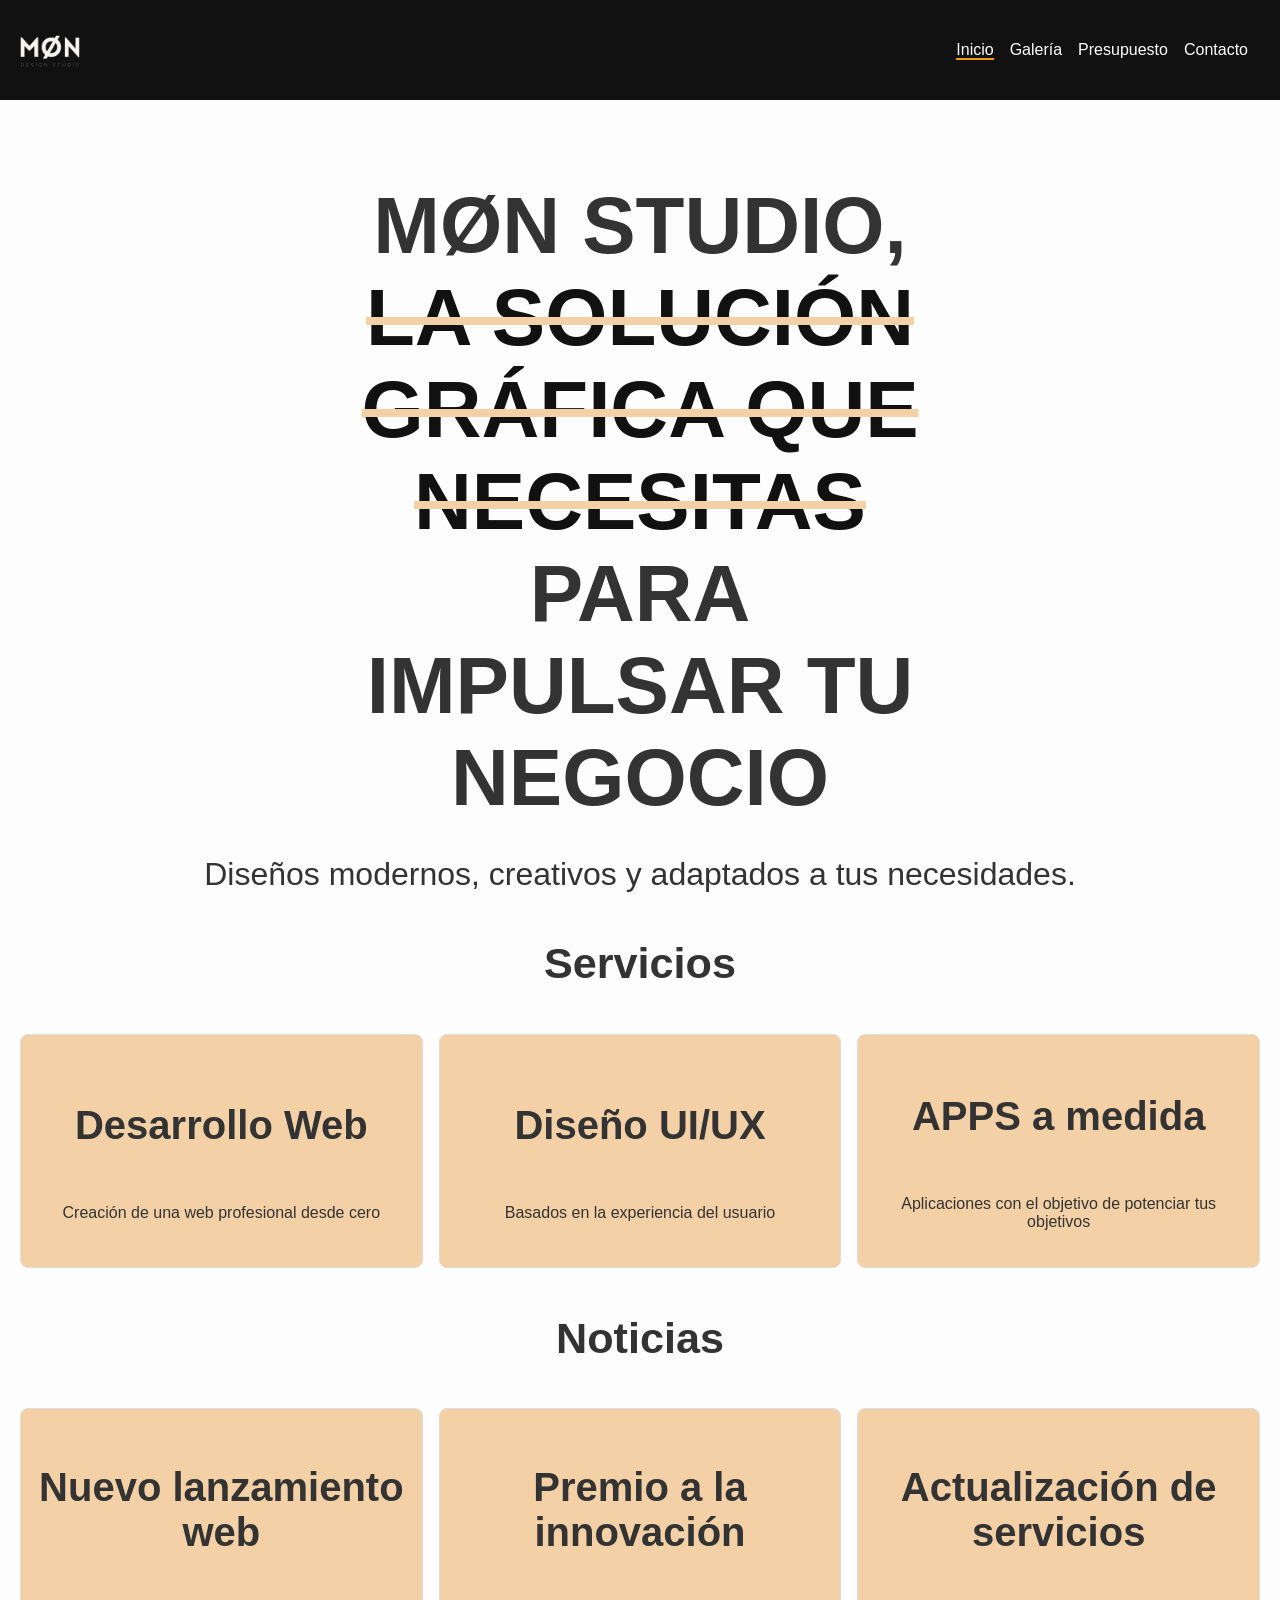
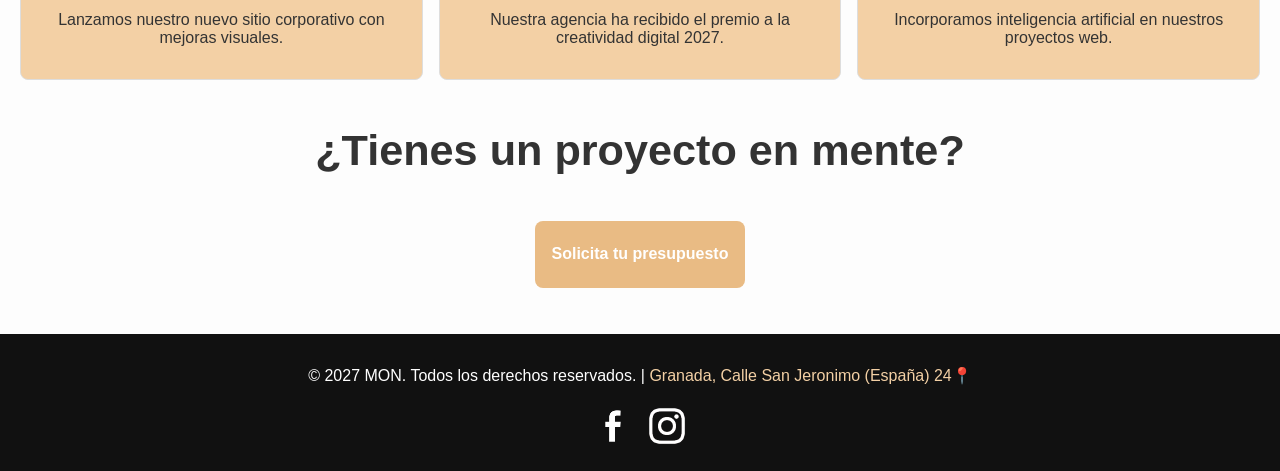
==== index.html @ c776679d "Grid noticias" ====
<!doctype html>
<html lang="es">
  <head>
    <meta charset="UTF-8" />
    <meta name="viewport" content="width=device-width, initial-scale=1.0" />
    <title>MON Studio</title>
    <link rel="stylesheet" href="css/styles.css" />
    <script defer src="js/main.js"></script>
  </head>
  <body>
    <header>
      <nav>
        <img src="images/logo.png" alt="Logo" class="logo" />
        <ul>
          <li class="activo"><a href="index.html">Inicio</a></li>
          <li><a href="views/galeria.html">Galería</a></li>
          <li><a href="views/presupuesto.html">Presupuesto</a></li>
          <li><a href="views/contacto.html">Contacto</a></li>
        </ul>
      </nav>
    </header>

    <main>
      <section class="hero">
        <h1>
          MØN STUDIO,
          <a href="views/presupuesto.html">LA SOLUCIÓN GRÁFICA QUE NECESITAS</a> PARA
          IMPULSAR TU NEGOCIO
        </h1>
        <p>Diseños modernos, creativos y adaptados a tus necesidades.</p>
      </section>

      <section id="servicios">
        <h2>Servicios</h2>
        <div class="grid">
          <div>
            <h3>Desarrollo Web</h3>
            <p>Creación de una web profesional desde cero</p>
          </div>
          <div>
            <h3>Diseño UI/UX</h3>
            <p>Basados en la experiencia del usuario</p>
          </div>
          <div>
            <h3>APPS a medida</h3>
            <p>Aplicaciones con el objetivo de potenciar tus objetivos</p>
          </div>
        </div>
      </section>

      <section id="noticias">
        <h2>Noticias</h2>
        <div id="contenedor-noticias" class="grid"></div>
      </section>

      <section id="cta">
        <h2>¿Tienes un proyecto en mente?</h2>
        <a href="views/presupuesto.html" class="boton">Solicita tu presupuesto</a>
      </section>
    </main>

    <footer>
      <p>
        © 2027 MON. Todos los derechos reservados. |
        <a href="https://share.google/l9ZkjFNyohd7TN6zo" id="enlace"
          >Granada, Calle San Jeronimo (España) 24📍</a
        >
      </p>
      <div class="redes">
        <img src="images/rrss/facebook.png" alt="Facebook" />
        <img src="images/rrss/instagram.png" alt="Instagram" />
      </div>
    </footer>
  </body>
</html>
---- css/styles.css ----
html body {
  height: 100%;
  margin: 0;
}

body {
  margin: 0;
  font-family: "Gill Sans", "Gill Sans MT", Calibri, "Trebuchet MS", sans-serif;
  color: #333;
  background-color: rgb(253, 253, 253);
  display: flex;
  flex-direction: column;
  min-height: 100vh;
}

h2 {
  font-size: 2.7em;
  border-top-width: 2px;
  border-bottom-width: 2px;
  border-top-color: #00203f;
  border-bottom-color: #00203f;
  padding: 10px;
  text-align: center;
}

h3 {
  font-size: 2.5em;
}

nav {
  position: sticky;
  top: 0;
  width: 100%;
  background: #111;
  color: white;
  display: flex;
  justify-content: space-between;
  align-items: center;
}

nav ul {
  list-style: none;
  display: flex;
  gap: 1em;
  margin: 1em 2em;
}

nav li a {
  color: white;
  text-decoration: none;
}
nav .activo a {
  border-bottom: 2px solid #f39c12;
}

main {
  padding: 30px 20px 0px 20px;
  flex: 1;
}

footer {
  background: #111;
  color: white;
  text-align: center;
  padding: 1em 0;
}

.redes img {
  width: 50px;
  height: 50px;
}

#enlace {
  text-decoration: none;
  color: #f3d0a5;
}

.logo {
  width: 100px;
  height: 100px;
}

.hero {
  text-align: center;
  margin-left: 100px;
  margin-right: 100px;
}

.hero h1 {
  font-size: 5em;
  margin: 50px 200px 0px 200px;
}

.hero p {
  font-size: 2em;
}

.hero a {
  text-decoration: line-through;
  text-decoration-color: #f3d0a5;
  color: #111;
}

/* Sección de servicios*/

.grid {
  display: grid;
  grid-template-columns: repeat(3, 1fr);
  gap: 1rem;
}

.grid div {
  display: flex;
  flex-direction: column;
  align-items: center;
  justify-content: center;
  text-align: center;
  min-height: 200px;
  padding: 1rem;
  border: 1px solid #ddd;
  border-radius: 8px;
  background-color: #f3d0a5;
}

/* Estilos del formulario*/

.form-wrap {
  max-width: 900px;
  margin: 0 auto;
  padding: 1rem;
}
fieldset {
  border: 1px solid #ddd;
  border-radius: 8px;
  padding: 1rem;
  margin-bottom: 1rem;
}
legend {
  font-weight: 600;
  padding: 0 0.5rem;
}
.grid-2 {
  display: grid;
  grid-template-columns: repeat(2, 1fr);
  gap: 1rem;
}
.fila {
  display: flex;
  flex-direction: column;
  gap: 0.25rem;
  margin-top: 0.75rem;
}
label span.req {
  color: #c0392b;
  margin-left: 0.25rem;
}
input[type="text"],
input[type="email"],
input[type="number"],
select {
  padding: 0.6rem;
  border: 1px solid #ccc;
  border-radius: 6px;
  font-size: 1rem;
}
.errores {
  color: #c0392b;
  font-size: 0.9rem;
  min-height: 1.2em;
}
.errores[role="alert"] {
  margin-top: 0.15rem;
}
.extras {
  display: grid;
  grid-template-columns: repeat(2, minmax(0, 1fr));
  gap: 0.5rem 1rem;
}
.totales {
  display: flex;
  align-items: center;
  justify-content: space-between;
  padding: 0.75rem 1rem;
  background: #f6f7f9;
  border: 1px solid #e0e3e7;
  border-radius: 8px;
  margin-top: 0.5rem;
}
.total-num {
  font-size: 1.3rem;
  font-weight: 700;
}
.acciones {
  display: flex;
  gap: 0.5rem;
  margin-top: 0.75rem;
}
.btn {
  padding: 0.7rem 1rem;
  border: none;
  border-radius: 6px;
  cursor: pointer;
  font-weight: 600;
}
.btn-primario {
  background: #0d6efd;
  color: #fff;
}
.btn-sec {
  background: #e9ecef;
  color: #333;
}
.ayuda {
  font-size: 0.9rem;
  color: #666;
}
.ok {
  color: #1e7e34;
}

.negrita {
  font-weight: bolder;
}

/* Estilos del mapa */

#map {
  height: 420px;
  width: 100%;
  margin-top: 1rem;
}
.panel-rutas {
  margin-top: 0.5rem;
  display: flex;
  gap: 0.5rem;
  flex-wrap: wrap;
}
.panel-rutas input,
.panel-rutas select,
.panel-rutas button {
  padding: 0.5rem;
}
#indicaciones {
  margin-top: 0.75rem;
  font-size: 0.95rem;
}

/* botón index solicitar presupuesto */

#cta {
  text-align: center;
  margin: 1rem 0;
}

a.boton {
  display: inline-flex;
  align-items: center;
  justify-content: center;
  gap: 0.5rem;
  padding: 0.65rem 1rem;
  min-height: 44px;
  border: 1px solid transparent;
  border-radius: 8px;
  background: #e9bb84;
  color: #fff;
  font-weight: 600;
  text-decoration: none;
  line-height: 1;
  cursor: pointer;
  transition:
    0.2s ease,
    box-shadow 0.2s ease,
    transform 0.02s ease;
  margin-bottom: 30px;
}

a.boton:hover {
  background: #d3a976;
  text-decoration: none;
}

/* Estilos para la galería */
/* ── Grid de miniaturas ── */

.galeria-vertical {
  max-width: 1100px;
  margin: 0 auto;
  padding: 1rem 1.5rem;
}

.galeria-grid {
  display: grid;
  grid-template-columns: repeat(auto-fill, minmax(220px, 1fr));
  gap: 1rem;
  padding: 1rem 0;
}
.galeria-item {
  position: relative;
  overflow: hidden;
  border-radius: 8px;
  cursor: pointer;
  aspect-ratio: 4/3;
  background: #e9ecef;
}
.galeria-item img {
  width: 100%;
  height: 100%;
  object-fit: cover;
  display: block;
  transition:
    transform 0.35s ease,
    filter 0.35s ease;
}
/* Overlay con título al hacer hover */
.galeria-item .overlay {
  position: absolute;
  inset: 0;
  background: rgba(0, 0, 0, 0.45);
  color: #fff;
  display: flex;
  align-items: flex-end;
  padding: 0.75rem;
  font-weight: 600;
  opacity: 0;
  transition: opacity 0.3s ease;
}
.galeria-item:hover img {
  transform: scale(1.07);
  filter: brightness(0.85);
}
.galeria-item:hover .overlay {
  opacity: 1;
}
.galeria-item:focus-visible {
  outline: 3px solid #0d6efd;
  outline-offset: 2px;
}
/* ── Modal ── */
#modal {
  display: none;
  position: fixed;
  inset: 0;
  z-index: 2000;
  background: rgba(0, 0, 0, 0.88);
  align-items: center;
  justify-content: center;
}
#modal.abierto {
  display: flex;
}
.modal-contenido {
  position: relative;
  max-width: min(90vw, 860px);
  width: 100%;
  text-align: center;
}
.modal-contenido img {
  max-height: 78vh;
  max-width: 100%;
  border-radius: 6px;
  object-fit: contain;
  display: block;
  margin: 0 auto;
  box-shadow: 0 8px 32px rgba(0, 0, 0, 0.6);
}
.modal-caption {
  color: #e9ecef;
  margin-top: 0.6rem;
  font-size: 1rem;
}
/* Botones de navegación */
.modal-nav {
  position: absolute;
  top: 50%;
  transform: translateY(-50%);
  background: rgba(255, 255, 255, 0.15);
  border: none;
  color: #fff;
  font-size: 1.8rem;
  padding: 0.4rem 0.9rem;
  border-radius: 50%;
  cursor: pointer;
  transition: background 0.2s;
  line-height: 1;
}
.modal-nav:hover {
  background: rgba(255, 255, 255, 0.3);
}
.modal-nav.prev {
  left: -3.5rem;
}
.modal-nav.next {
  right: -3.5rem;
}
/* Botón cerrar */
.modal-cerrar {
  position: absolute;
  top: -2.5rem;
  right: 0;
  background: none;
  border: none;
  color: #fff;
  font-size: 2rem;
  cursor: pointer;
  line-height: 1;
  padding: 0;
}
.modal-cerrar:hover {
  color: #f08;
}
/* Contador (2 / 6) */
.modal-contador {
  position: absolute;
  top: -2.5rem;
  left: 0;
  color: #adb5bd;
  font-size: 0.95rem;
}
@media (max-width: 600px) {
  .modal-nav.prev {
    left: 0.3rem;
  }
  .modal-nav.next {
    right: 0.3rem;
  }
}
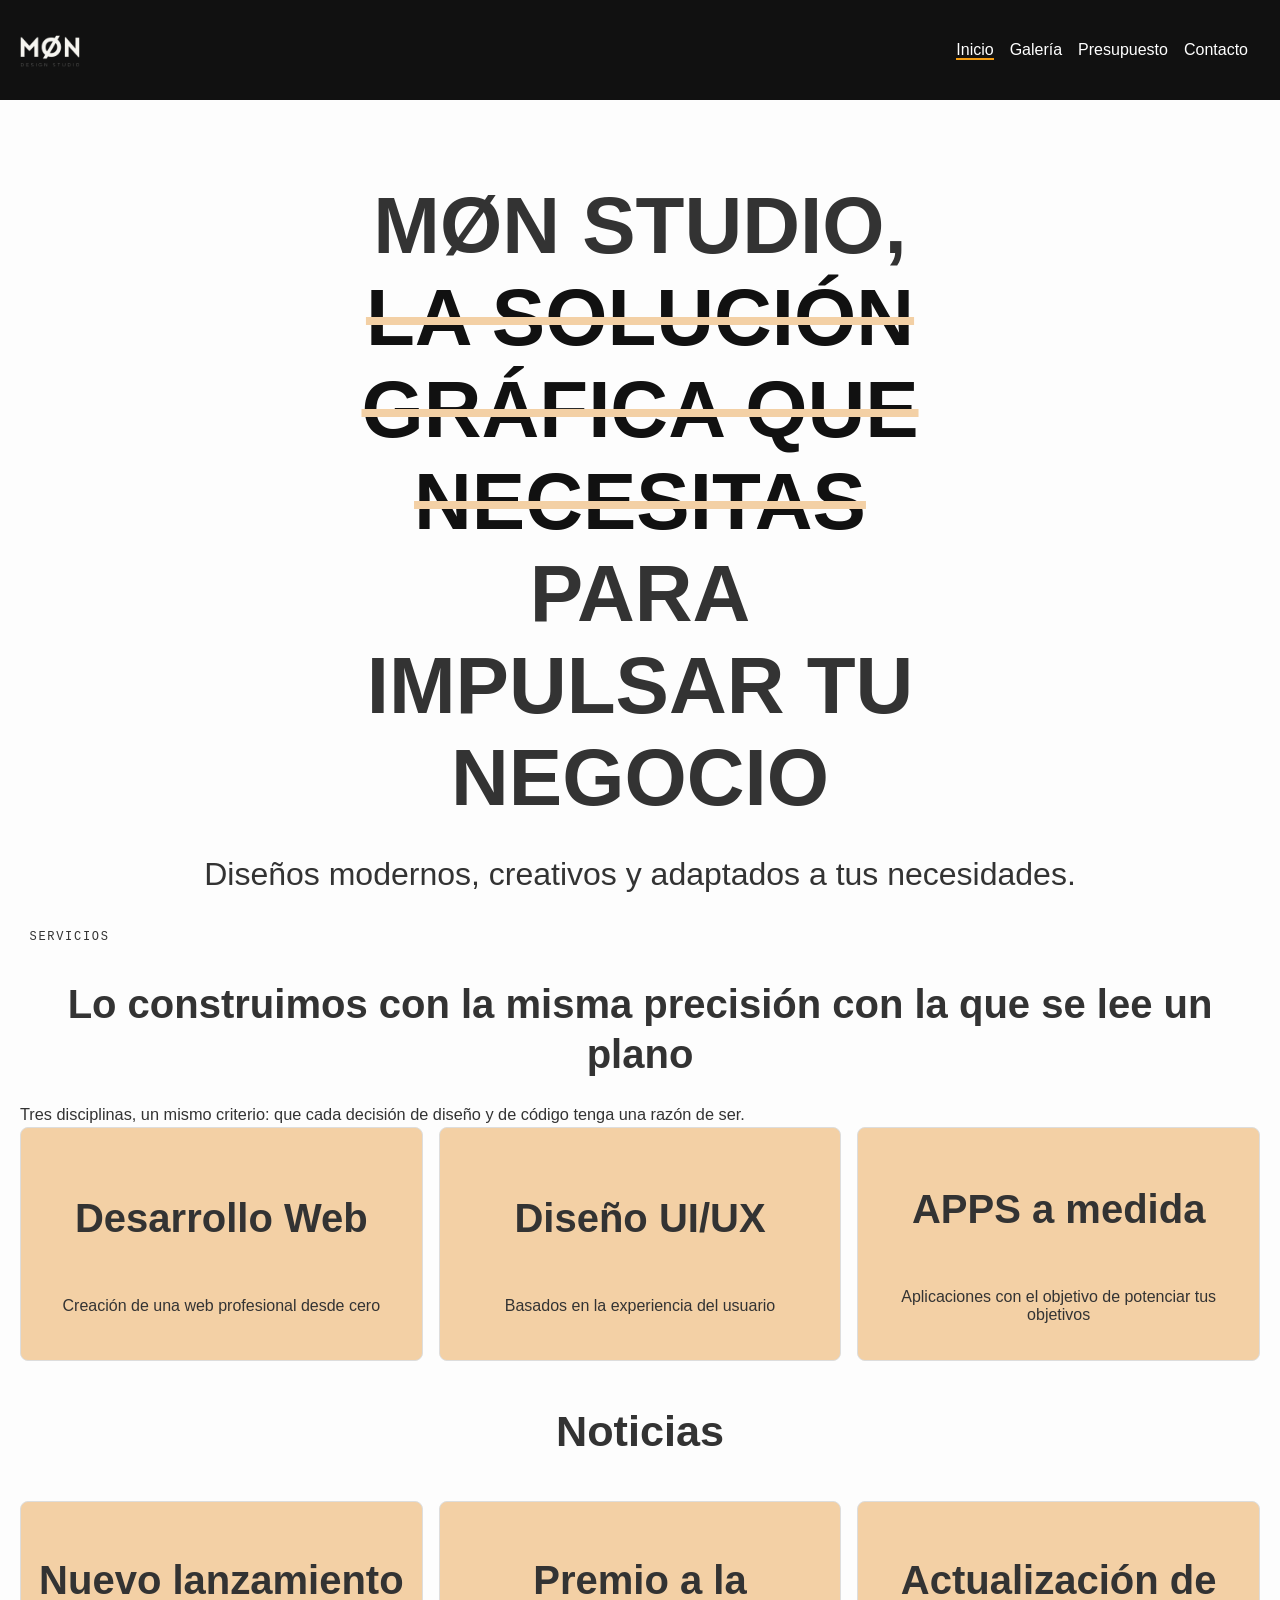
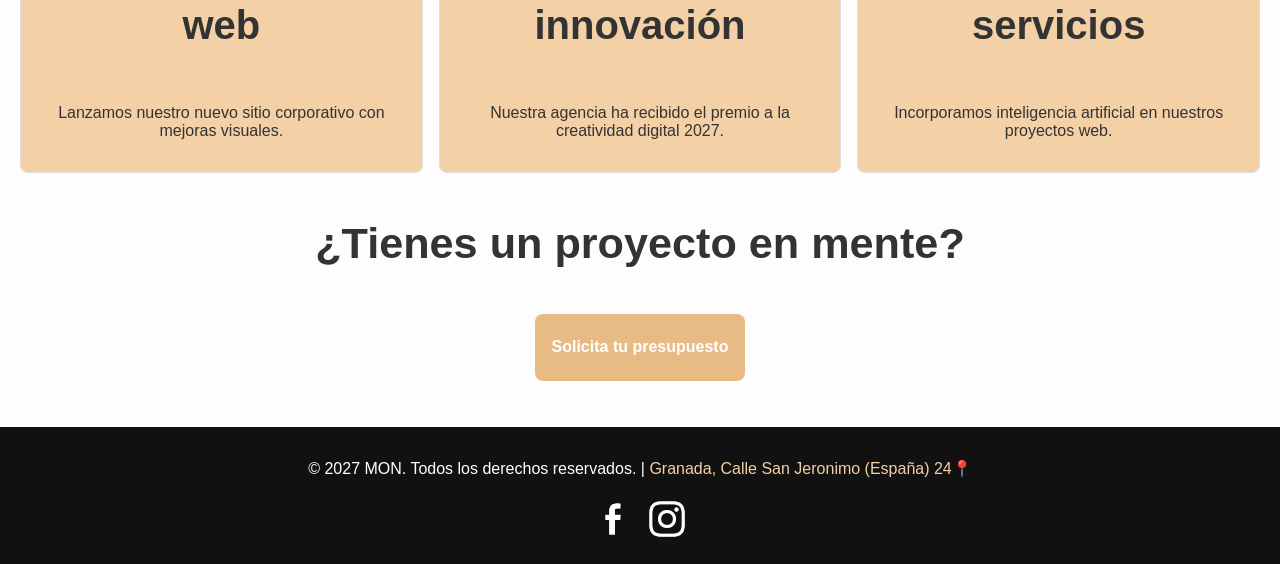
==== commit ee032eba: "Servicios titulos" ====
--- a/index.html
+++ b/index.html
@@ -31,7 +31,12 @@
       </section>
 
       <section id="servicios">
-        <h2>Servicios</h2>
+        <div class="services__header">
+          <span class="servicios__label">SERVICIOS</span>
+          <h2 class="servicios__titulo">Lo construimos con la misma precisión con la que se lee un plano</h2>
+          <p class="servicios__subtitle">Tres disciplinas, un mismo criterio: que cada decisión de diseño y de código tenga una razón de ser.</p>
+        </div>
+
         <div class="grid">
           <div>
             <h3>Desarrollo Web</h3>
--- a/css/styles.css
+++ b/css/styles.css
@@ -121,6 +121,33 @@
   border-radius: 8px;
   background-color: #f3d0a5;
 }
+
+.servicios__label{
+    display: inline-block;
+    font-family: 'IBM Plex Mono', monospace;
+    font-size: 0.75rem;
+    letter-spacing: 0.14em;
+    color: var(--steel);
+    border: 1px solid var(--border);
+    border-radius: 3px;
+    padding: 0.3rem 0.6rem;
+    margin-bottom: 1.25rem;
+}
+
+.servicios__titulo{
+    font-family: 'Space Grotesk', sans-serif;
+    font-weight: 600;
+    font-size: clamp(1.75rem, 3.4vw, 2.5rem);
+    line-height: 1.25;
+    margin: 0 0 0.75rem;
+}
+
+ .servicios__subtitle{
+    color: var(--text-muted);
+    font-size: 1.02rem;
+    line-height: 1.6;
+    margin: 0;
+ }
 
 /* Estilos del formulario*/
 
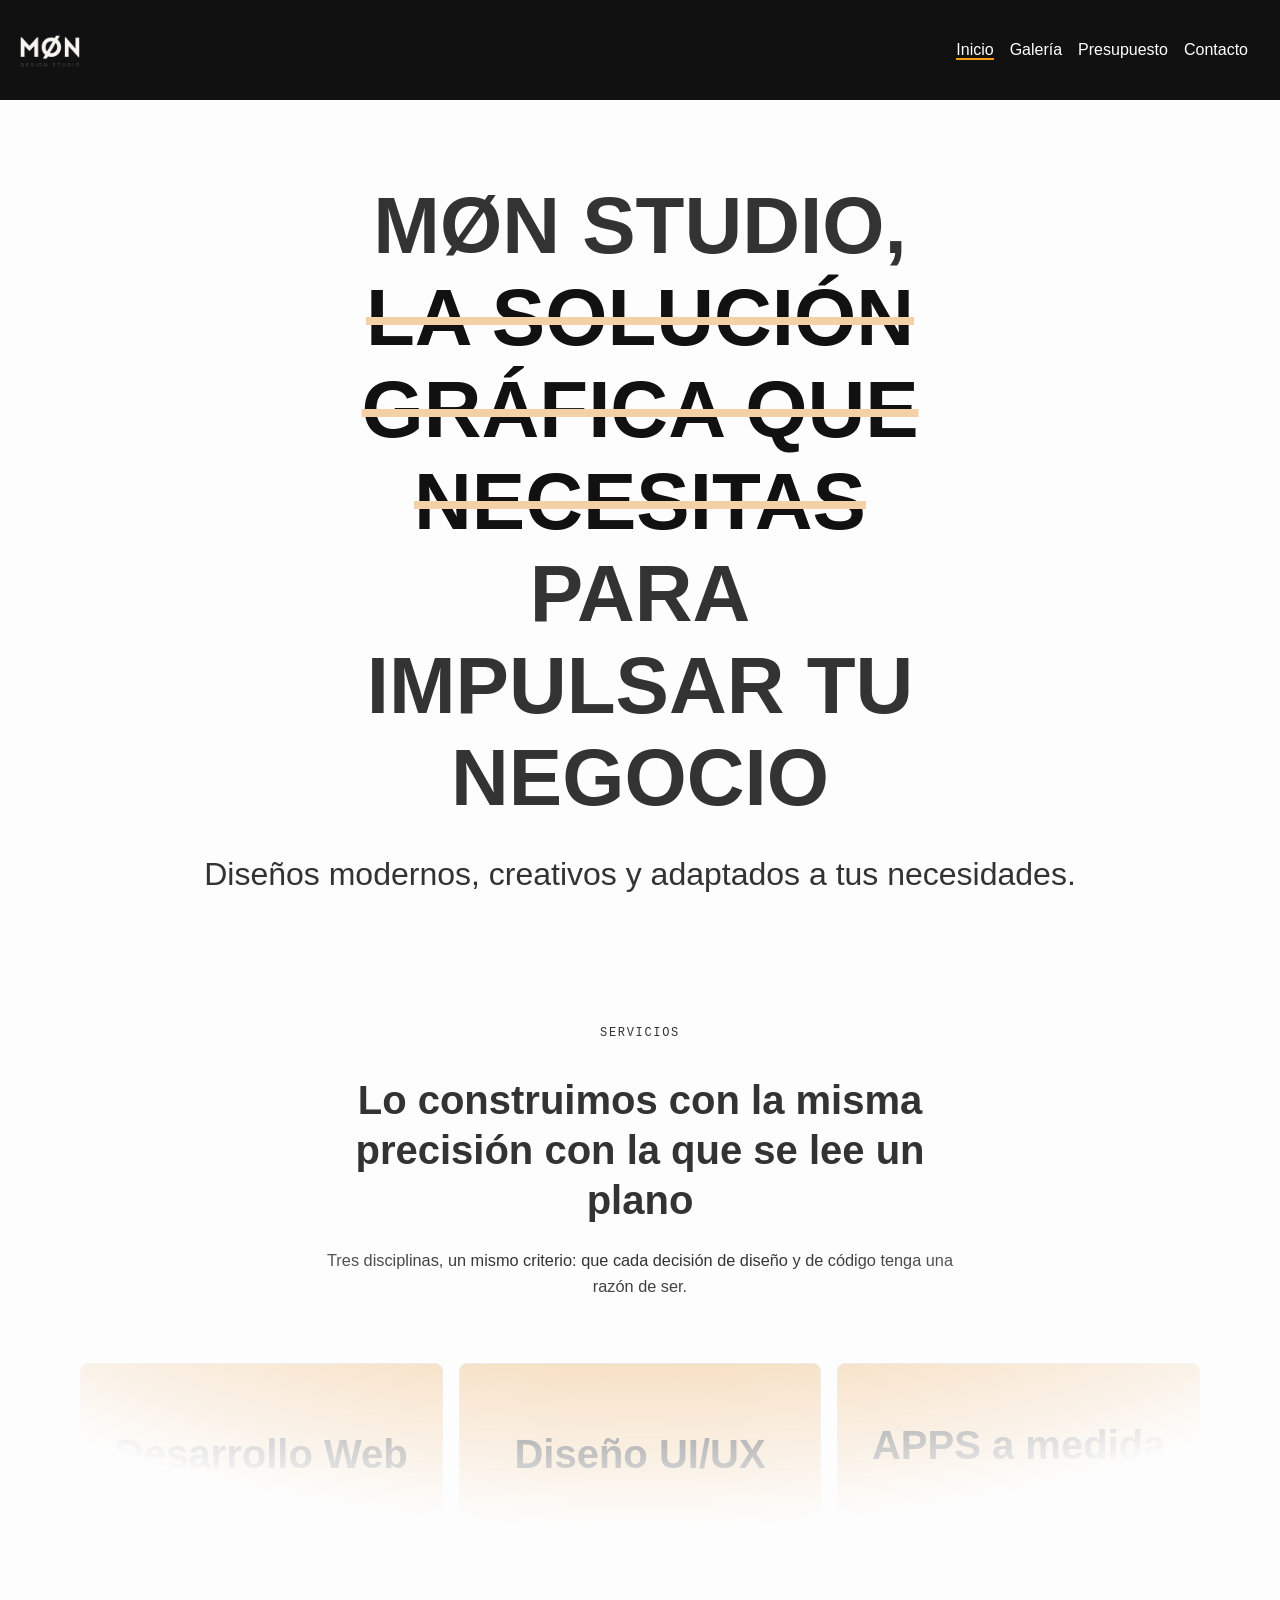
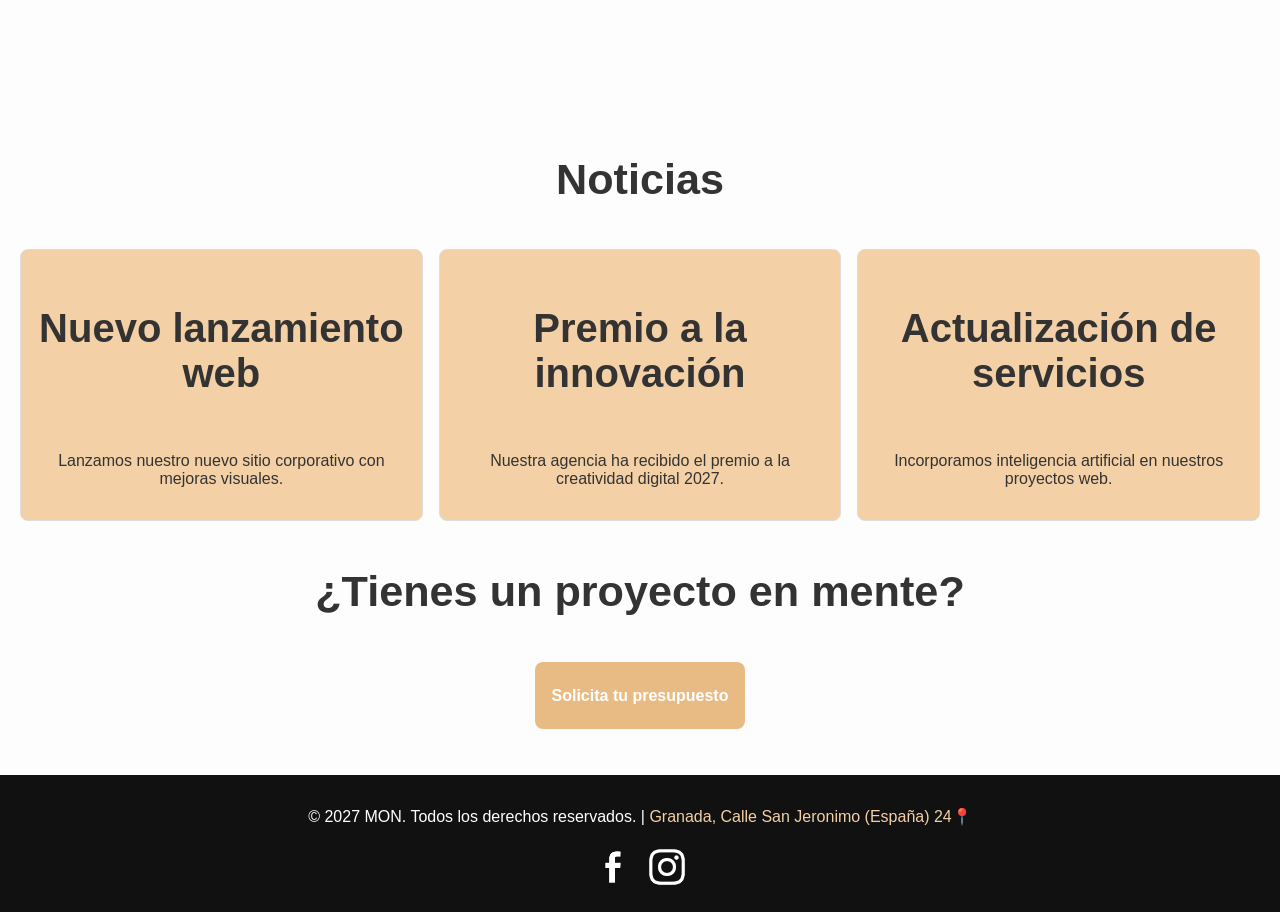
==== commit 3e0956af: "servicios" ====
--- a/index.html
+++ b/index.html
@@ -31,6 +31,8 @@
       </section>
 
       <section id="servicios">
+        <div class="servicios__inner">
+
         <div class="services__header">
           <span class="servicios__label">SERVICIOS</span>
           <h2 class="servicios__titulo">Lo construimos con la misma precisión con la que se lee un plano</h2>
@@ -50,6 +52,7 @@
             <h3>APPS a medida</h3>
             <p>Aplicaciones con el objetivo de potenciar tus objetivos</p>
           </div>
+        </div>
         </div>
       </section>
 
--- a/css/styles.css
+++ b/css/styles.css
@@ -103,6 +103,25 @@
 
 /* Sección de servicios*/
 
+#servicios {
+    position: relative;
+    padding: 6rem 1.5rem 7rem;
+    background-image:
+      linear-gradient(var(--border) 1px, transparent 1px),
+      linear-gradient(90deg, var(--border) 1px, transparent 1px);
+    background-size: 48px 48px;
+    background-position: center top;
+    -webkit-mask-image: radial-gradient(ellipse 80% 60% at 50% 20%, black 40%, transparent 95%);
+    mask-image: radial-gradient(ellipse 80% 60% at 50% 20%, black 40%, transparent 95%);
+    overflow: hidden;
+}
+
+.servicios__inner{
+    position: relative;
+    max-width: 1120px;
+    margin: 0 auto;
+}
+
 .grid {
   display: grid;
   grid-template-columns: repeat(3, 1fr);
@@ -120,6 +139,12 @@
   border: 1px solid #ddd;
   border-radius: 8px;
   background-color: #f3d0a5;
+}
+
+.services__header{
+    max-width: 640px;
+    margin: 0 auto 4rem;
+    text-align: center;
 }
 
 .servicios__label{
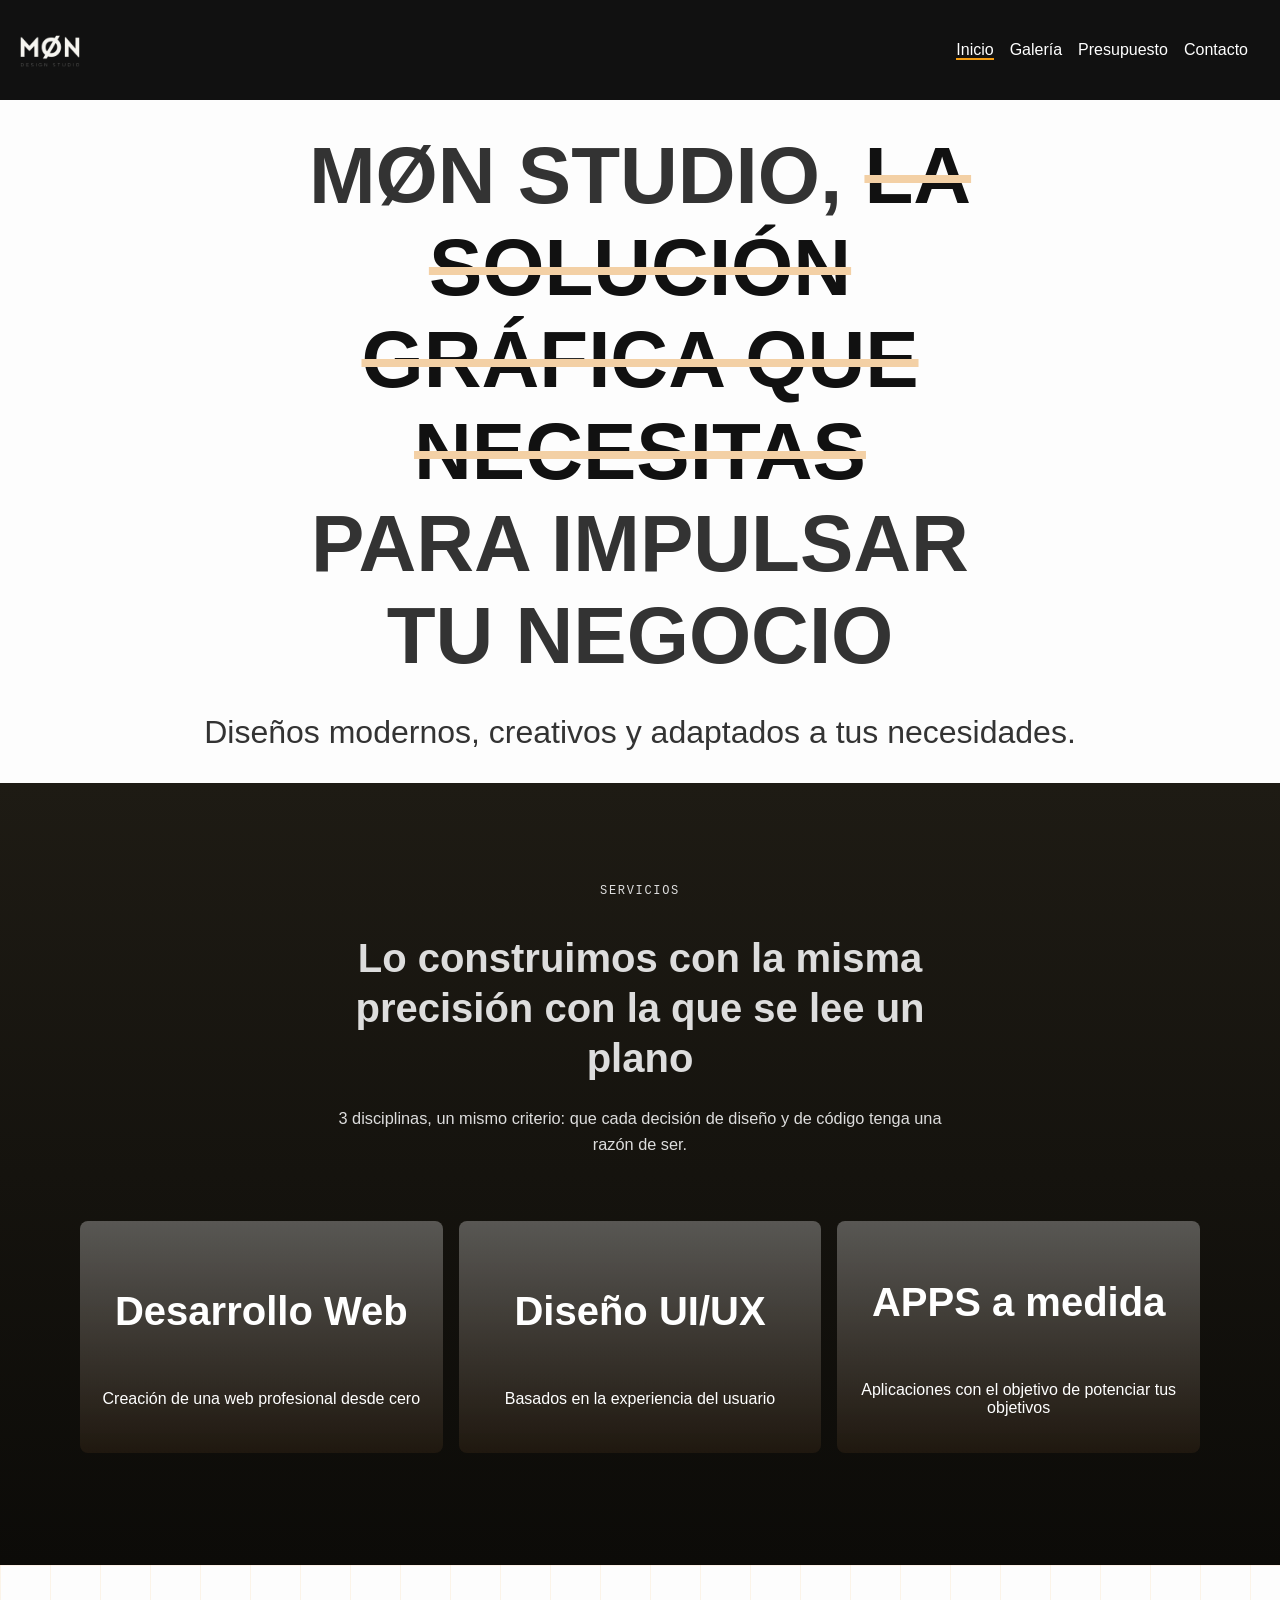
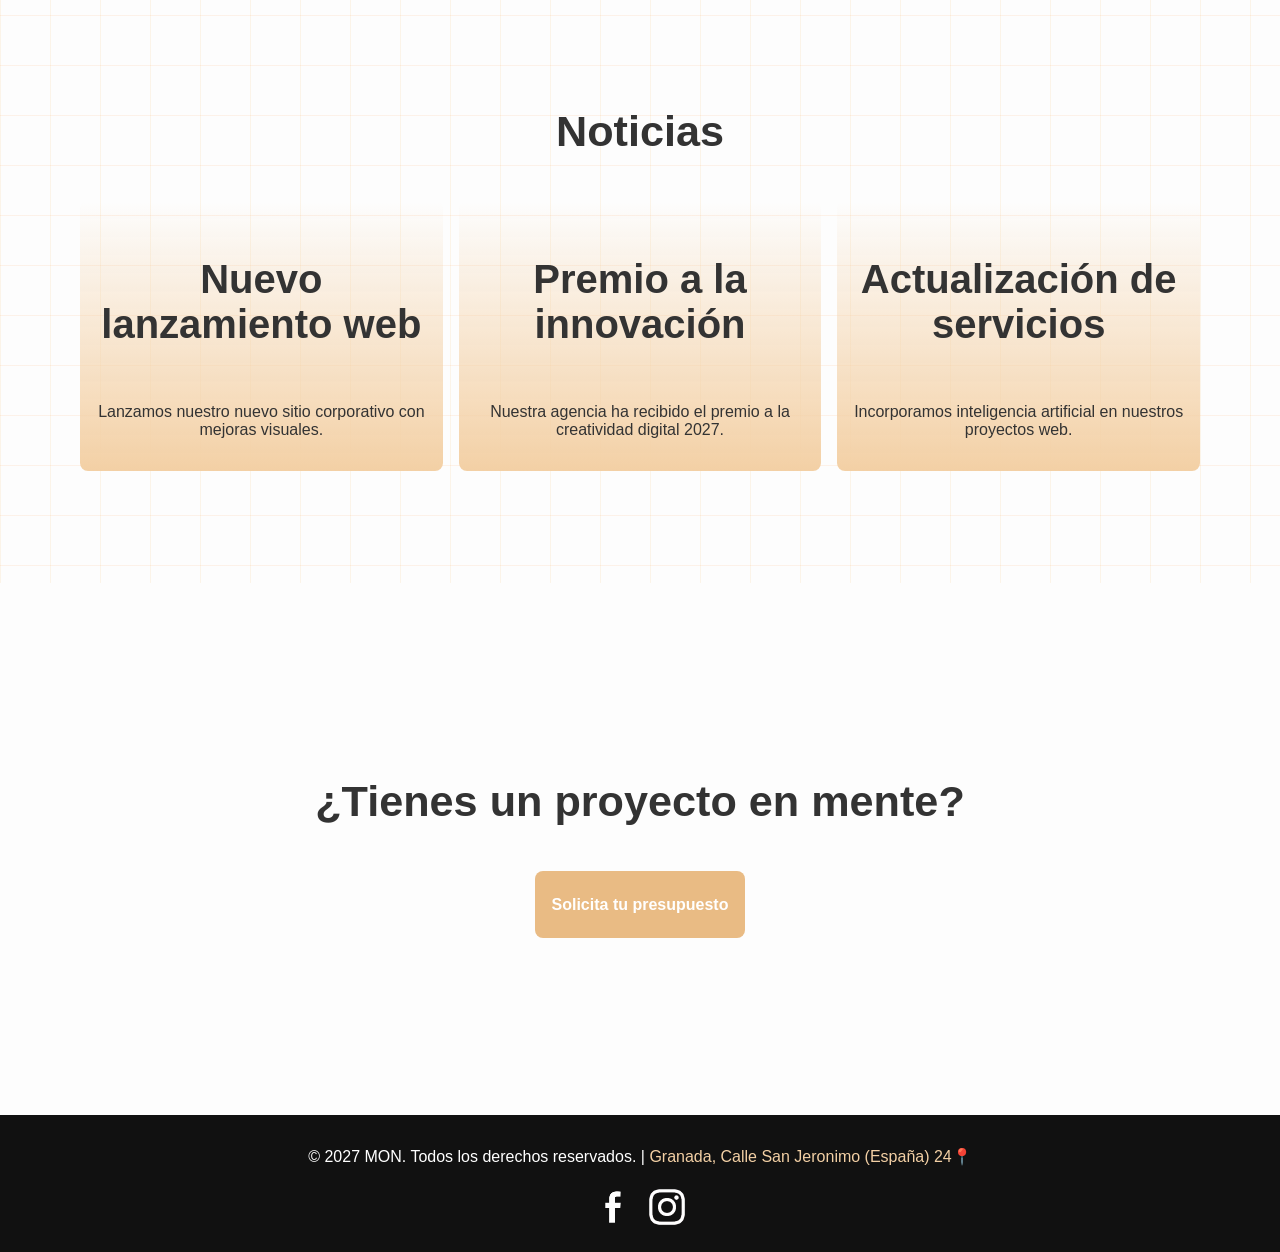
==== commit 811523a9: "Contenido Index + Nav fixed" ====
--- a/index.html
+++ b/index.html
@@ -36,19 +36,19 @@
         <div class="services__header">
           <span class="servicios__label">SERVICIOS</span>
           <h2 class="servicios__titulo">Lo construimos con la misma precisión con la que se lee un plano</h2>
-          <p class="servicios__subtitle">Tres disciplinas, un mismo criterio: que cada decisión de diseño y de código tenga una razón de ser.</p>
+          <p class="servicios__subtitle">3 disciplinas, un mismo criterio: que cada decisión de diseño y de código tenga una razón de ser.</p>
         </div>
 
         <div class="grid">
-          <div>
+          <div class="cards-servicios">
             <h3>Desarrollo Web</h3>
             <p>Creación de una web profesional desde cero</p>
           </div>
-          <div>
+          <div class="cards-servicios">
             <h3>Diseño UI/UX</h3>
             <p>Basados en la experiencia del usuario</p>
           </div>
-          <div>
+          <div class="cards-servicios">
             <h3>APPS a medida</h3>
             <p>Aplicaciones con el objetivo de potenciar tus objetivos</p>
           </div>
@@ -57,8 +57,13 @@
       </section>
 
       <section id="noticias">
-        <h2>Noticias</h2>
-        <div id="contenedor-noticias" class="grid"></div>
+        <div class="servicios__inner">
+          <h2>Noticias</h2>
+          <div class="cards-noticias">
+            <div id="contenedor-noticias" class="grid"></div>
+          </div>
+          
+        </div>
       </section>
 
       <section id="cta">
--- a/css/styles.css
+++ b/css/styles.css
@@ -7,13 +7,15 @@
   margin: 0;
   font-family: "Gill Sans", "Gill Sans MT", Calibri, "Trebuchet MS", sans-serif;
   color: #333;
-  background-color: rgb(253, 253, 253);
+  background-color: #fdfdfd;
   display: flex;
   flex-direction: column;
   min-height: 100vh;
 }
 
 h2 {
+  font-family: 'Space Grotesk', sans-serif;
+  font-weight: 600;
   font-size: 2.7em;
   border-top-width: 2px;
   border-bottom-width: 2px;
@@ -24,11 +26,12 @@
 }
 
 h3 {
+  font-family: 'Space Grotesk', sans-serif;
   font-size: 2.5em;
 }
 
 nav {
-  position: sticky;
+  position: fixed;
   top: 0;
   width: 100%;
   background: #111;
@@ -54,7 +57,7 @@
 }
 
 main {
-  padding: 30px 20px 0px 20px;
+  padding-top: 30px;
   flex: 1;
 }
 
@@ -82,6 +85,7 @@
 
 .hero {
   text-align: center;
+  margin-top: 100px;
   margin-left: 100px;
   margin-right: 100px;
 }
@@ -104,20 +108,12 @@
 /* Sección de servicios*/
 
 #servicios {
+    background-image: linear-gradient(to bottom, #1e1b14, #0c0b08 );
+  }
+
+.servicios__inner{
     position: relative;
     padding: 6rem 1.5rem 7rem;
-    background-image:
-      linear-gradient(var(--border) 1px, transparent 1px),
-      linear-gradient(90deg, var(--border) 1px, transparent 1px);
-    background-size: 48px 48px;
-    background-position: center top;
-    -webkit-mask-image: radial-gradient(ellipse 80% 60% at 50% 20%, black 40%, transparent 95%);
-    mask-image: radial-gradient(ellipse 80% 60% at 50% 20%, black 40%, transparent 95%);
-    overflow: hidden;
-}
-
-.servicios__inner{
-    position: relative;
     max-width: 1120px;
     margin: 0 auto;
 }
@@ -128,7 +124,7 @@
   gap: 1rem;
 }
 
-.grid div {
+.cards-servicios {
   display: flex;
   flex-direction: column;
   align-items: center;
@@ -136,9 +132,9 @@
   text-align: center;
   min-height: 200px;
   padding: 1rem;
-  border: 1px solid #ddd;
-  border-radius: 8px;
-  background-color: #f3d0a5;
+  border-radius: 8px;
+  color: #fff;
+  background-image: linear-gradient(to bottom, #ffffff4b, #2a1f13a1);
 }
 
 .services__header{
@@ -152,9 +148,7 @@
     font-family: 'IBM Plex Mono', monospace;
     font-size: 0.75rem;
     letter-spacing: 0.14em;
-    color: var(--steel);
-    border: 1px solid var(--border);
-    border-radius: 3px;
+    color: #ddd;
     padding: 0.3rem 0.6rem;
     margin-bottom: 1.25rem;
 }
@@ -165,14 +159,36 @@
     font-size: clamp(1.75rem, 3.4vw, 2.5rem);
     line-height: 1.25;
     margin: 0 0 0.75rem;
+    color: #ddd;
 }
 
  .servicios__subtitle{
-    color: var(--text-muted);
+    color: #ddd;
     font-size: 1.02rem;
     line-height: 1.6;
     margin: 0;
  }
+
+ #noticias {
+  background-color: #fdfdfd;
+  background-image: 
+    linear-gradient(rgba(255, 141, 54, 0.1) 1px, transparent 1px), 
+    linear-gradient(90deg, rgba(242, 168, 58, 0.1) 1px, transparent 1px);
+  background-size: 50px 50px;
+ }
+ 
+
+ .noticia {
+  display: flex;
+  flex-direction: column;
+  align-items: center;
+  justify-content: center;
+  text-align: center;
+  min-height: 200px;
+  padding: 1rem;
+  border-radius: 8px;
+  background-image: linear-gradient(to bottom, #ffffff00, #f3d0a5);
+}
 
 /* Estilos del formulario*/
 
@@ -300,7 +316,9 @@
 /* botón index solicitar presupuesto */
 
 #cta {
-  text-align: center;
+  min-height: 500px;
+  text-align: center;
+  align-content: center;
   margin: 1rem 0;
 }
 
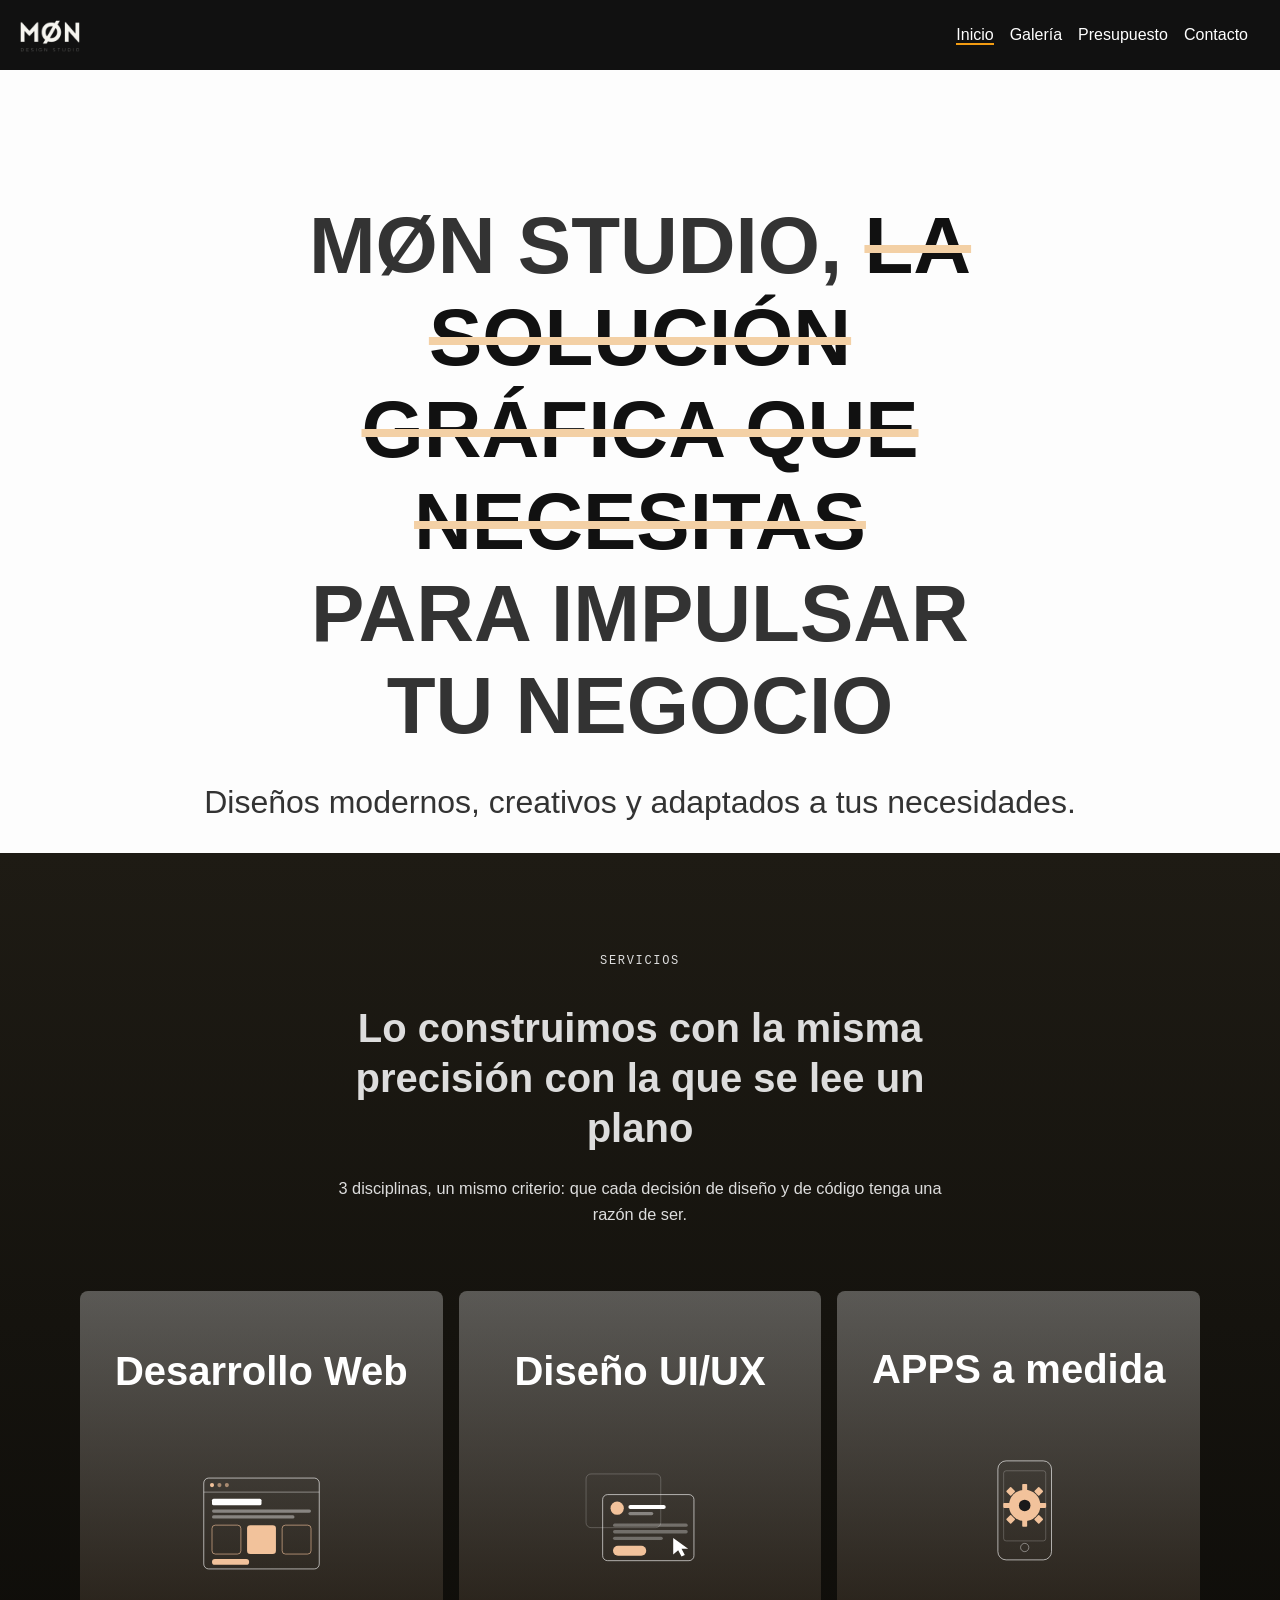
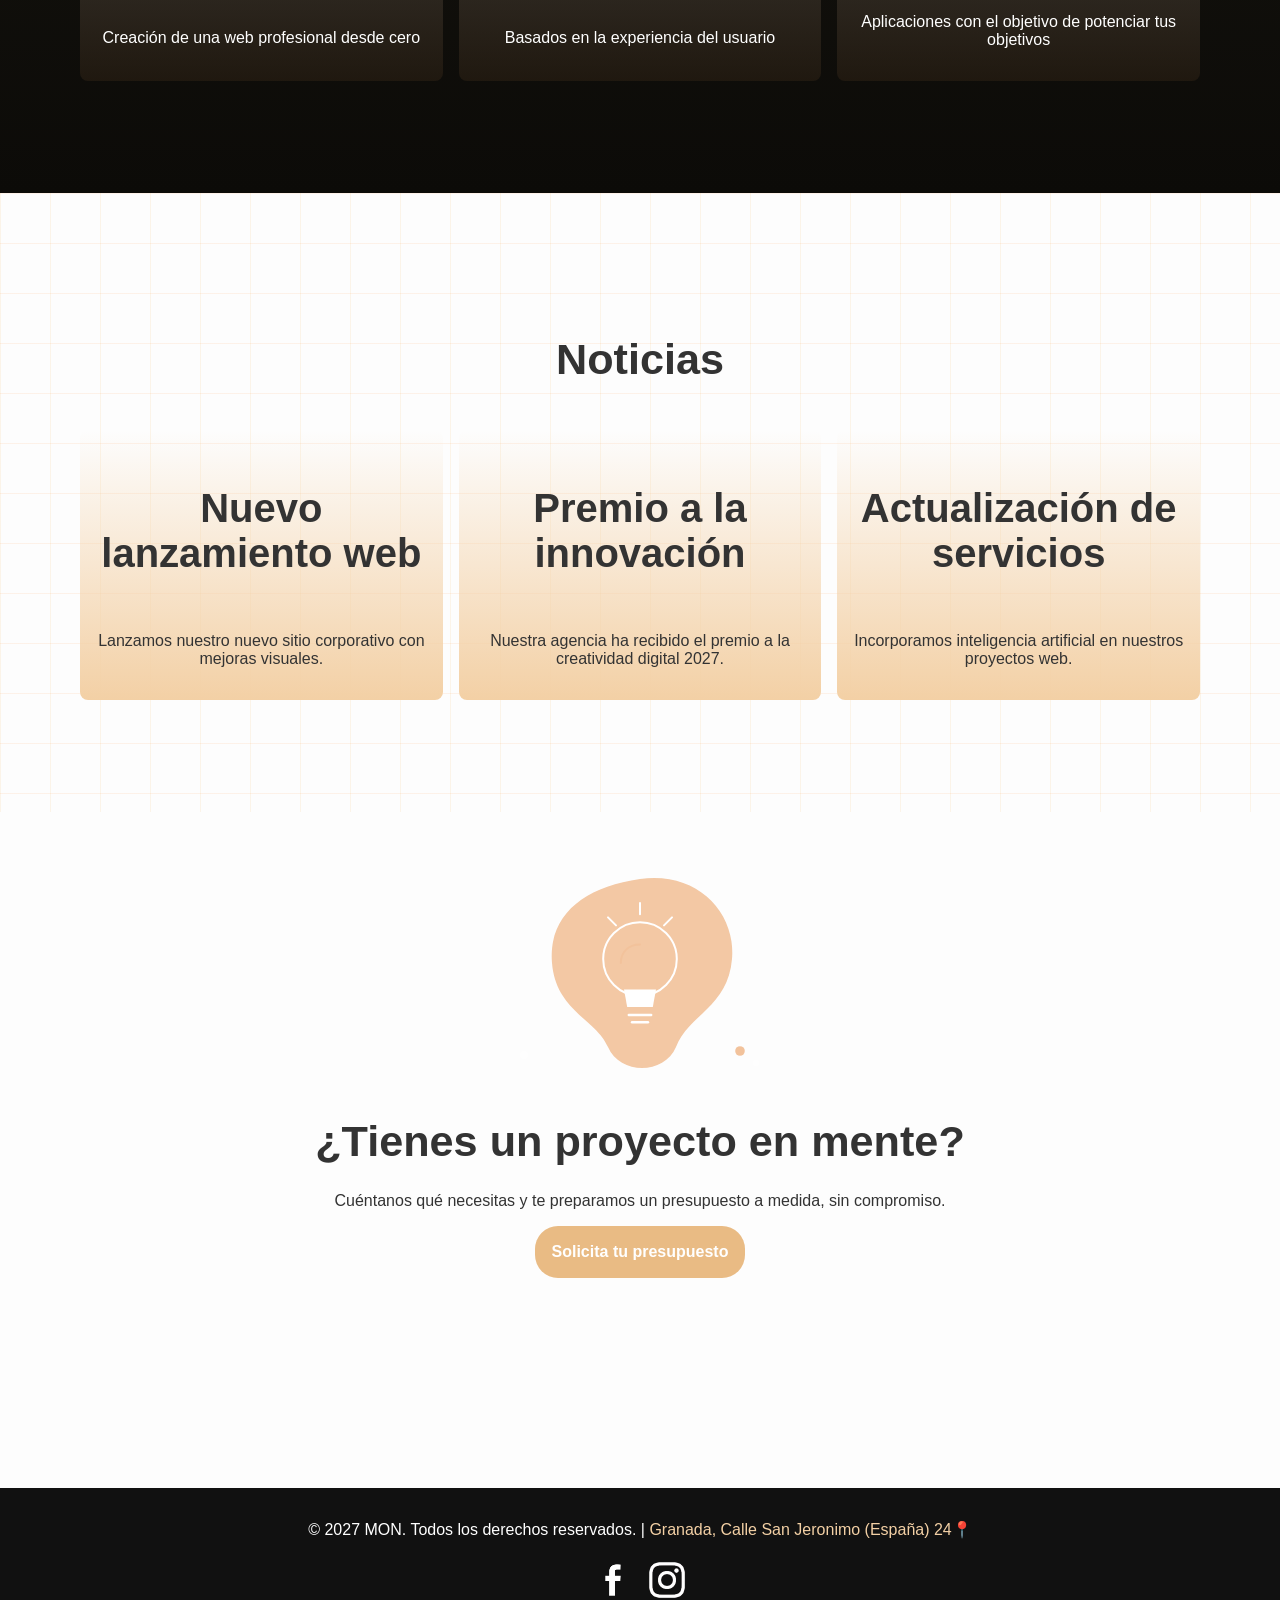
==== commit 6bc7add2: "Imagenes y ultimos retoques" ====
--- a/index.html
+++ b/index.html
@@ -42,14 +42,17 @@
         <div class="grid">
           <div class="cards-servicios">
             <h3>Desarrollo Web</h3>
+            <img src="images/diseno-web.svg" alt="" class="img-servicios">
             <p>Creación de una web profesional desde cero</p>
           </div>
           <div class="cards-servicios">
             <h3>Diseño UI/UX</h3>
+            <img src="images/diseno-ux-ui.svg" alt="" class="img-servicios">
             <p>Basados en la experiencia del usuario</p>
           </div>
           <div class="cards-servicios">
             <h3>APPS a medida</h3>
+            <img src="images/apps-a-medida.svg" alt="" class="img-servicios">
             <p>Aplicaciones con el objetivo de potenciar tus objetivos</p>
           </div>
         </div>
@@ -67,7 +70,9 @@
       </section>
 
       <section id="cta">
+        <img src="images/cta_proyecto_en_mente.svg" alt="">
         <h2>¿Tienes un proyecto en mente?</h2>
+        <p>Cuéntanos qué necesitas y te preparamos un presupuesto a medida, sin compromiso.</p>
         <a href="views/presupuesto.html" class="boton">Solicita tu presupuesto</a>
       </section>
     </main>
--- a/css/styles.css
+++ b/css/styles.css
@@ -1,10 +1,9 @@
 html body {
   height: 100%;
-  margin: 0;
 }
 
 body {
-  margin: 0;
+  margin: 70px 0 0 0;
   font-family: "Gill Sans", "Gill Sans MT", Calibri, "Trebuchet MS", sans-serif;
   color: #333;
   background-color: #fdfdfd;
@@ -33,12 +32,15 @@
 nav {
   position: fixed;
   top: 0;
+  left: 0;
   width: 100%;
+  height: 70px;
   background: #111;
   color: white;
   display: flex;
   justify-content: space-between;
   align-items: center;
+  z-index: 1000;
 }
 
 nav ul {
@@ -190,6 +192,11 @@
   background-image: linear-gradient(to bottom, #ffffff00, #f3d0a5);
 }
 
+.img-servicios {
+  width: 50%;
+  height: 50%;
+}
+
 /* Estilos del formulario*/
 
 .form-wrap {
@@ -219,7 +226,7 @@
   margin-top: 0.75rem;
 }
 label span.req {
-  color: #c0392b;
+  color: #c65601;
   margin-left: 0.25rem;
 }
 input[type="text"],
@@ -232,7 +239,7 @@
   font-size: 1rem;
 }
 .errores {
-  color: #c0392b;
+  color: #c65601;
   font-size: 0.9rem;
   min-height: 1.2em;
 }
@@ -271,7 +278,7 @@
   font-weight: 600;
 }
 .btn-primario {
-  background: #0d6efd;
+  background: #c65601;
   color: #fff;
 }
 .btn-sec {
@@ -319,7 +326,16 @@
   min-height: 500px;
   text-align: center;
   align-content: center;
-  margin: 1rem 0;
+  margin: 1rem 0 10rem 0;
+}
+
+#cta h2 {
+  margin: 0px;
+}
+
+#cta img {
+  width: 25%;
+  height: 25%;
 }
 
 a.boton {
@@ -327,10 +343,10 @@
   align-items: center;
   justify-content: center;
   gap: 0.5rem;
-  padding: 0.65rem 1rem;
+  padding: 0.2rem 1rem;
   min-height: 44px;
   border: 1px solid transparent;
-  border-radius: 8px;
+  border-radius: 23px;
   background: #e9bb84;
   color: #fff;
   font-weight: 600;
@@ -345,7 +361,7 @@
 }
 
 a.boton:hover {
-  background: #d3a976;
+  background: #e38e5c;
   text-decoration: none;
 }
 
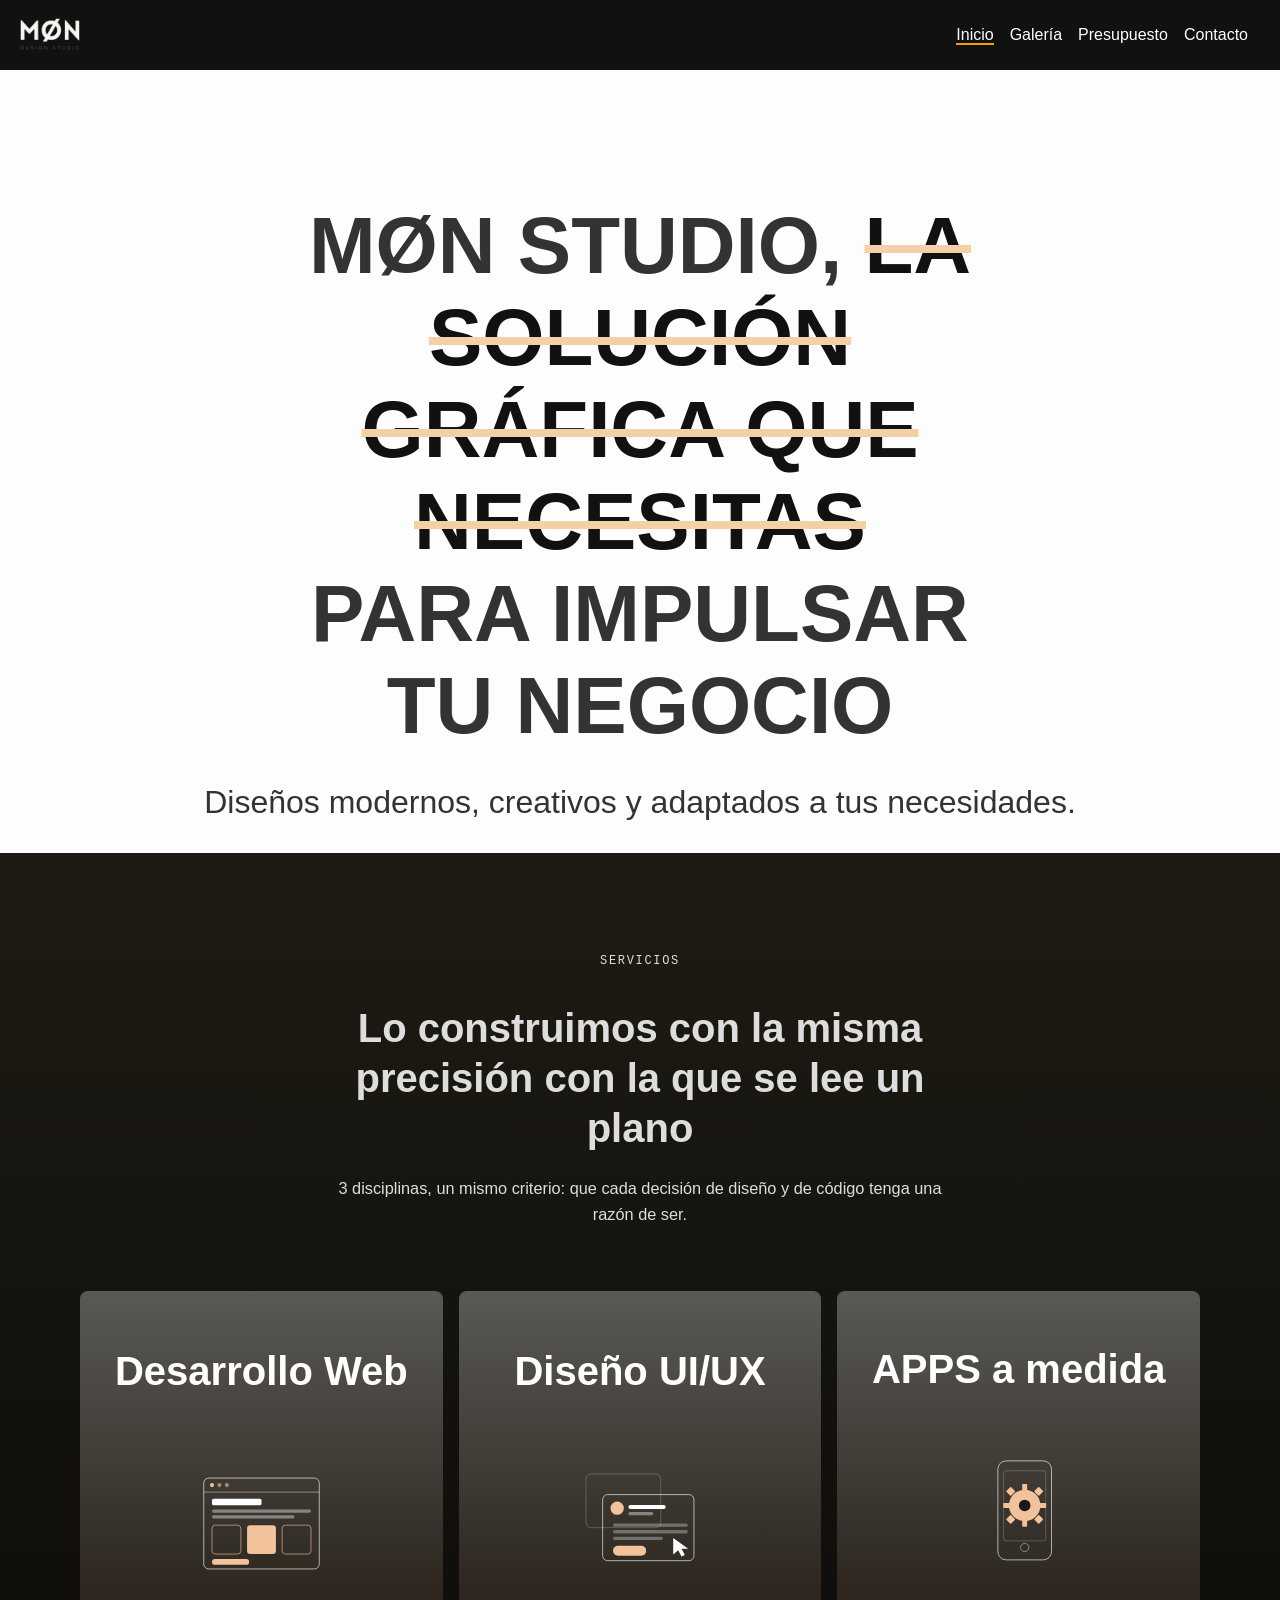
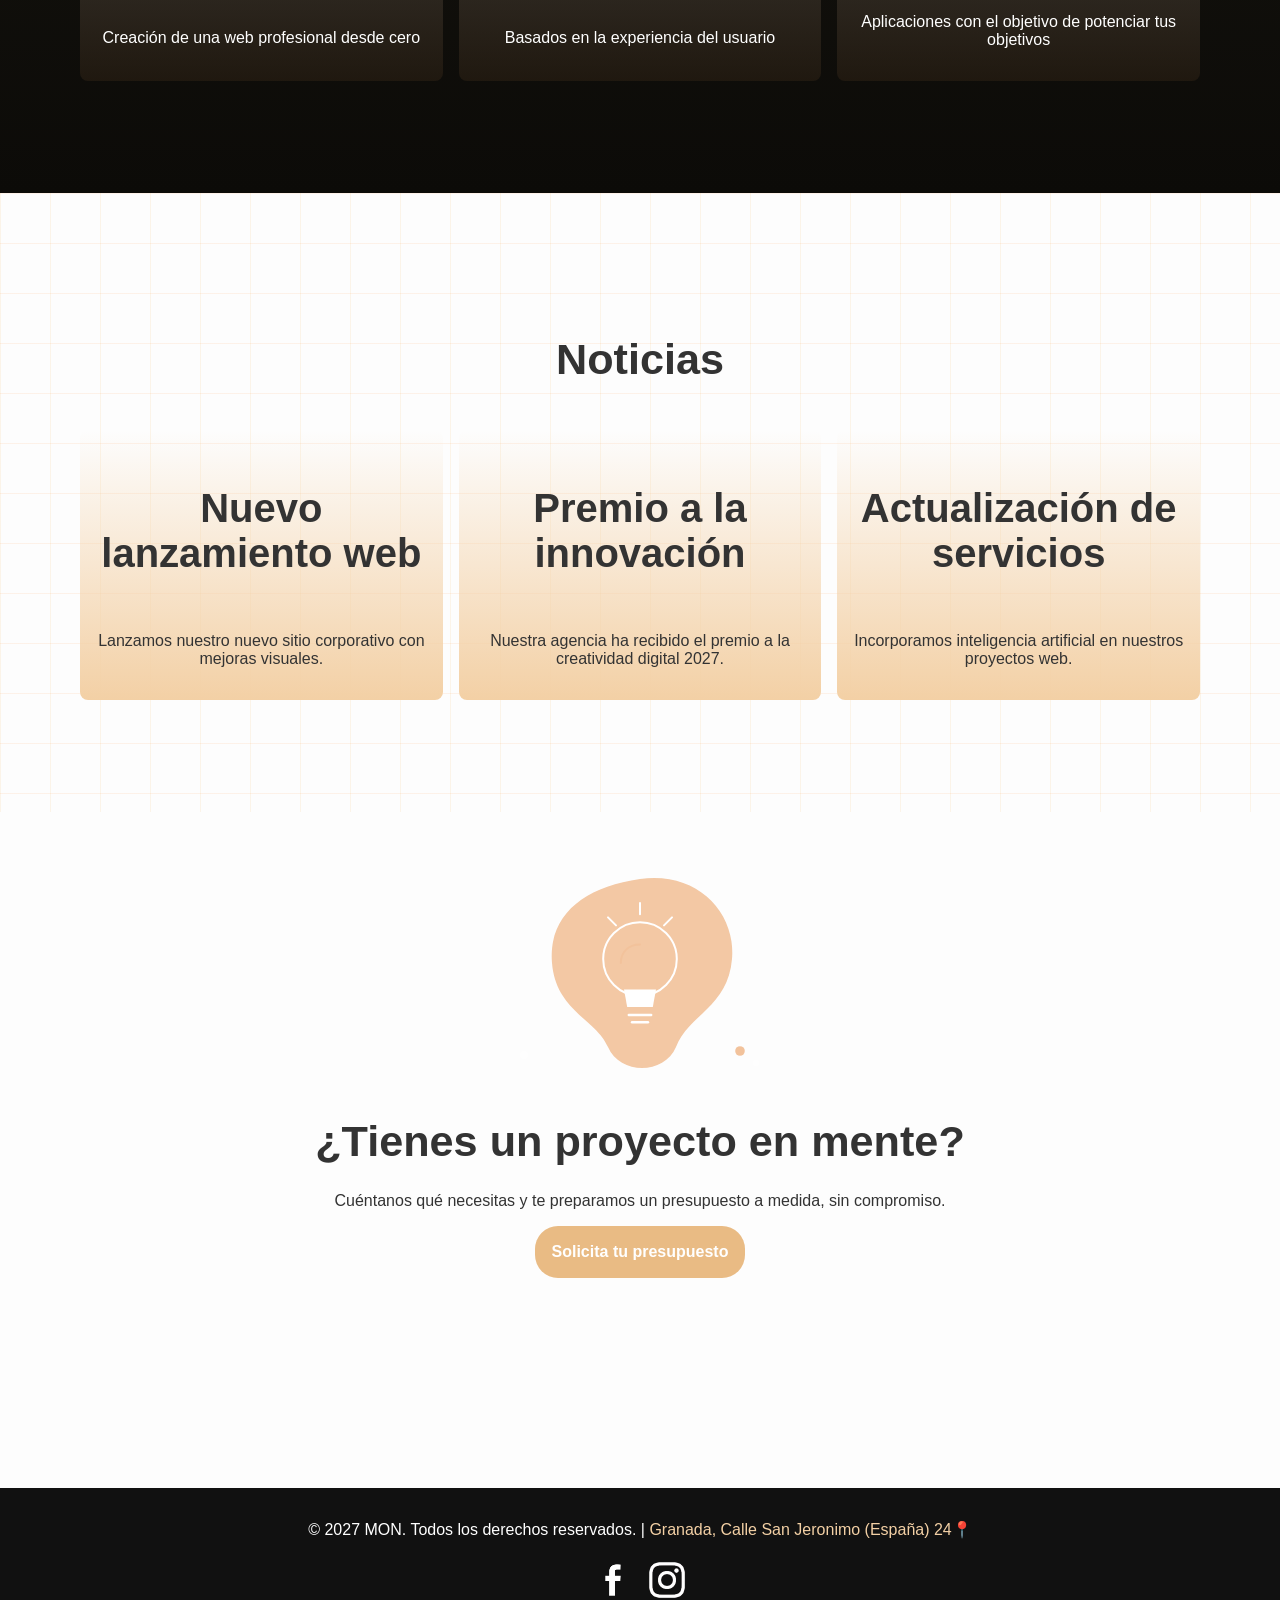
==== commit 5a0d9752: "Enlace logo Nav" ====
--- a/index.html
+++ b/index.html
@@ -10,7 +10,7 @@
   <body>
     <header>
       <nav>
-        <img src="images/logo.png" alt="Logo" class="logo" />
+        <a href="#"><img src="images/logo.png" alt="Logo" class="logo" /></a>
         <ul>
           <li class="activo"><a href="index.html">Inicio</a></li>
           <li><a href="views/galeria.html">Galería</a></li>
@@ -42,17 +42,17 @@
         <div class="grid">
           <div class="cards-servicios">
             <h3>Desarrollo Web</h3>
-            <img src="images/diseno-web.svg" alt="" class="img-servicios">
+            <img src="images/diseno-web.svg" alt="Diseño web a medida" class="img-servicios">
             <p>Creación de una web profesional desde cero</p>
           </div>
           <div class="cards-servicios">
             <h3>Diseño UI/UX</h3>
-            <img src="images/diseno-ux-ui.svg" alt="" class="img-servicios">
+            <img src="images/diseno-ux-ui.svg" alt="Diseños UX/UI" class="img-servicios">
             <p>Basados en la experiencia del usuario</p>
           </div>
           <div class="cards-servicios">
             <h3>APPS a medida</h3>
-            <img src="images/apps-a-medida.svg" alt="" class="img-servicios">
+            <img src="images/apps-a-medida.svg" alt=" App a medida" class="img-servicios">
             <p>Aplicaciones con el objetivo de potenciar tus objetivos</p>
           </div>
         </div>
@@ -70,7 +70,7 @@
       </section>
 
       <section id="cta">
-        <img src="images/cta_proyecto_en_mente.svg" alt="">
+        <img src="images/cta_proyecto_en_mente.svg" alt="Proyectos en mente">
         <h2>¿Tienes un proyecto en mente?</h2>
         <p>Cuéntanos qué necesitas y te preparamos un presupuesto a medida, sin compromiso.</p>
         <a href="views/presupuesto.html" class="boton">Solicita tu presupuesto</a>
